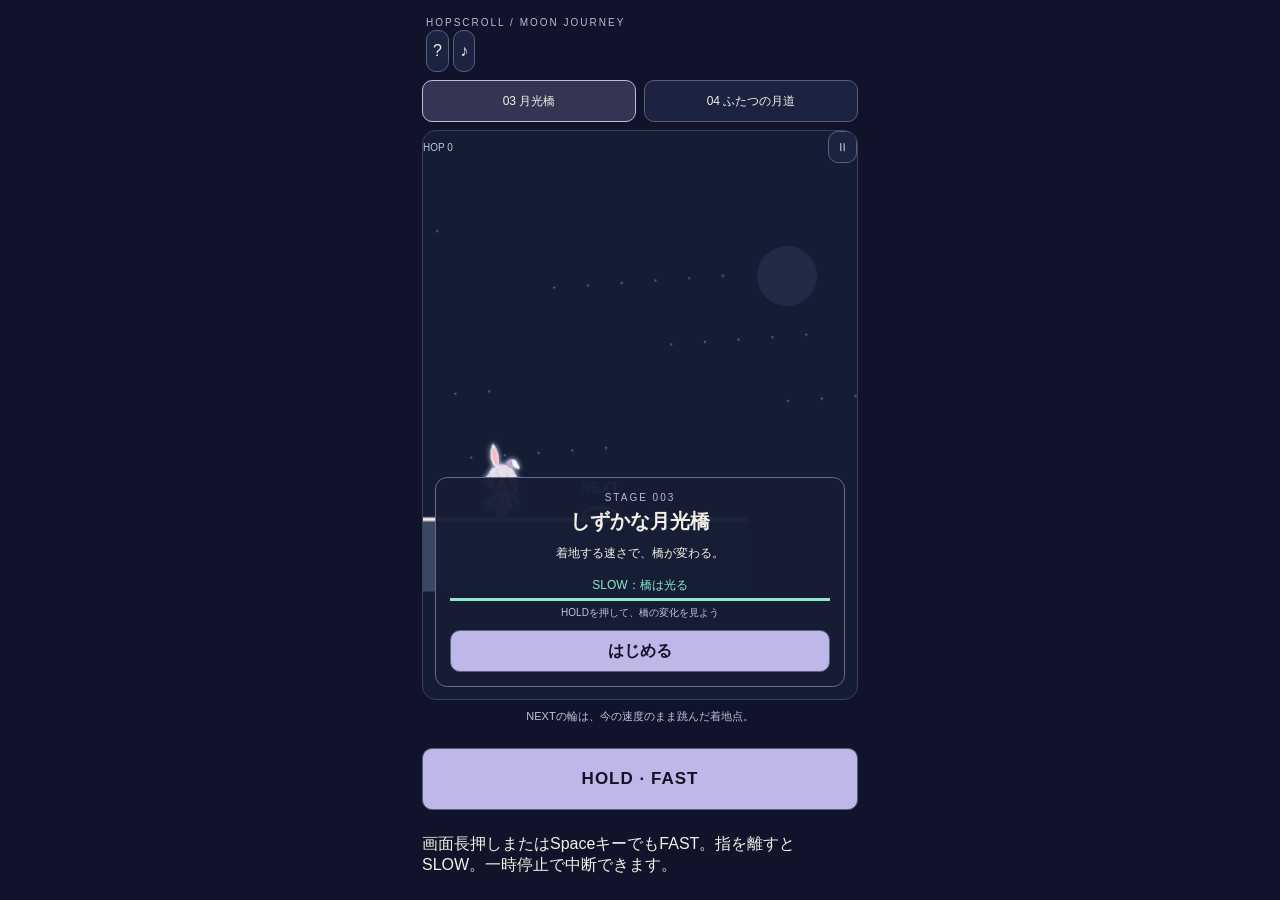
==== moon-journey.html @ e4e7924a "feat: integrate Michiru into playable Moon Journey bridge and fork" ====
<!doctype html>
<html lang="ja">
<head>
<meta charset="utf-8">
<meta name="viewport" content="width=device-width,initial-scale=1,viewport-fit=cover">
<title>HOPSCROLL · Moon Journey</title>
<link rel="stylesheet" href="moon-lab.css">
</head>
<body data-journey="true"><main>
<header class="topbar">
  <span class="brand">HOPSCROLL <span class="lab">/ MOON JOURNEY</span></span>
  <div class="utilities">
    <button id="help" class="icon-button" aria-label="遊び方" title="遊び方">?</button>
    <button id="mute" class="icon-button" aria-label="効果音のミュート" aria-pressed="false" title="効果音">♪</button>
  </div>
</header>
<nav class="stage-tabs" aria-label="ステージ">
  <button data-stage="0" aria-pressed="true"><span class="stage-number">03</span> 月光橋</button>
  <button data-stage="1" aria-pressed="false"><span class="stage-number">04</span> ふたつの月道</button>
</nav>
<div class="world">
  <div class="hud">
    <span id="progress">HOP 0</span>
    <span id="checkpoint" hidden>☾ 月印</span>
    <span id="bonus" hidden>● 団子</span>
    <button id="pause" class="icon-button" aria-label="一時停止" title="一時停止">Ⅱ</button>
  </div>
  <canvas id="world" width="360" height="420" aria-label="自動で跳ぶ月兎。白い足場へ着地。薄藤の橋は指を離して着地すると安全。緑の輪は安全な次の着地点、赤は危険。"></canvas>
  <section id="panel" aria-live="polite">
    <p id="eyebrow">STAGE 003</p>
    <h2 id="title">しずかな月光橋</h2>
    <p id="description"></p>
    <div id="demo">
      <span id="bridge-demo">SLOW：橋が光る・踏める</span>
      <small>HOLDを押して、橋の変化を見よう</small>
    </div>
    <div class="panel-actions">
      <button id="action">はじめる</button>
      <button id="restart" hidden>最初から</button>
    </div>
  </section>
</div>
<p id="hint" class="sr-only" aria-live="polite">NEXTは次に着地する場所。</p>
<button id="resume" hidden>▶ SLOWで再開</button>
<button id="hold" aria-label="押している間はFAST、離すとSLOW">
  <strong id="speed">HOLD → FAST</strong>
</button>
<p class="sr-only">画面長押しまたはSpaceキーでもFAST。指を離すとSLOW。一時停止で中断できます。</p>
</main><script type="module" src="src/moon-lab.mjs"></script></body>
</html>
---- moon-lab.css ----
:root{--night:#101329;--panel:#1b2340;--ink:#f4f0e7;--muted:#bdc5db;--moon:#bfb7e8;--safe:#8ee7cb;--danger:#ff9daf;--gold:#ffd879}*{box-sizing:border-box}body{margin:0;background:var(--night);color:var(--ink);font-family:"Yu Gothic UI","Hiragino Kaku Gothic ProN",sans-serif}main{height:100svh;min-height:570px;width:min(100%,460px);margin:auto;padding:12px 12px max(8px,env(safe-area-inset-bottom));display:flex;flex-direction:column;gap:8px}header{padding:0 4px}header span{font-size:10px;letter-spacing:2px;color:var(--moon)}h1{font-size:21px;font-weight:600;letter-spacing:.08em;margin:4px 0}nav{display:flex;gap:8px}button{font:inherit;cursor:pointer;color:var(--ink);border:1px solid #536080;border-radius:10px;background:var(--panel);min-height:42px}nav button{flex:1;font-size:12px}nav [aria-pressed=true]{border-color:var(--moon);background:#353452}button:focus-visible{outline:3px solid var(--gold);outline-offset:2px}.hud{display:flex;align-items:center;gap:10px;font-size:10px;color:var(--muted);white-space:nowrap}.hud button{margin-left:auto;min-height:32px;font-size:11px;padding:0 8px}.world{position:relative;flex:1;min-height:235px;background:#151d35;border-radius:14px;overflow:hidden;border:1px solid #35425c}canvas{display:block;width:100%;height:100%;object-fit:contain;touch-action:none}#panel{position:absolute;inset:auto 12px 12px;background:#151d35f5;border:1px solid #6a6991;border-radius:12px;padding:14px;text-align:center}#panel[hidden],button[hidden],#demo[hidden]{display:none}#eyebrow{font-size:10px;letter-spacing:2px;color:var(--moon);margin:0}h2{font-size:20px;margin:5px 0}#description{font-size:12px;line-height:1.7;margin:8px 0}#demo{display:grid;gap:5px;margin:10px 0}#bridge-demo{font-size:12px;color:var(--safe);border-bottom:3px solid var(--safe);padding:4px}#bridge-demo.fast{color:var(--danger);border-bottom:3px dashed var(--moon)}small{font-size:10px;color:var(--muted)}#action{display:block;width:100%;background:var(--moon);color:var(--night);font-weight:700}#restart{font-size:12px;width:100%;margin-top:6px}#hint{font-size:11px;line-height:1.5;min-height:32px;margin:0;color:var(--muted);text-align:center}#hold{background:var(--moon);color:var(--night);min-height:62px;touch-action:none;user-select:none;display:grid;align-content:center;gap:3px}#hold strong{font-size:17px;letter-spacing:1px}#hold span{font-size:11px}#hold.active{background:var(--gold)}footer{display:flex;align-items:center;justify-content:space-between;font-size:10px;color:var(--muted)}footer button{font-size:11px;min-height:32px;padding:0 12px}@media(max-height:650px){main{gap:5px;padding-top:7px}h1{font-size:18px}#panel{padding:10px}#description{margin:5px 0}#demo{margin:5px 0}}

#resume{background:var(--safe);color:var(--night);font-size:13px;flex-shrink:0}#resume[hidden]{display:none}
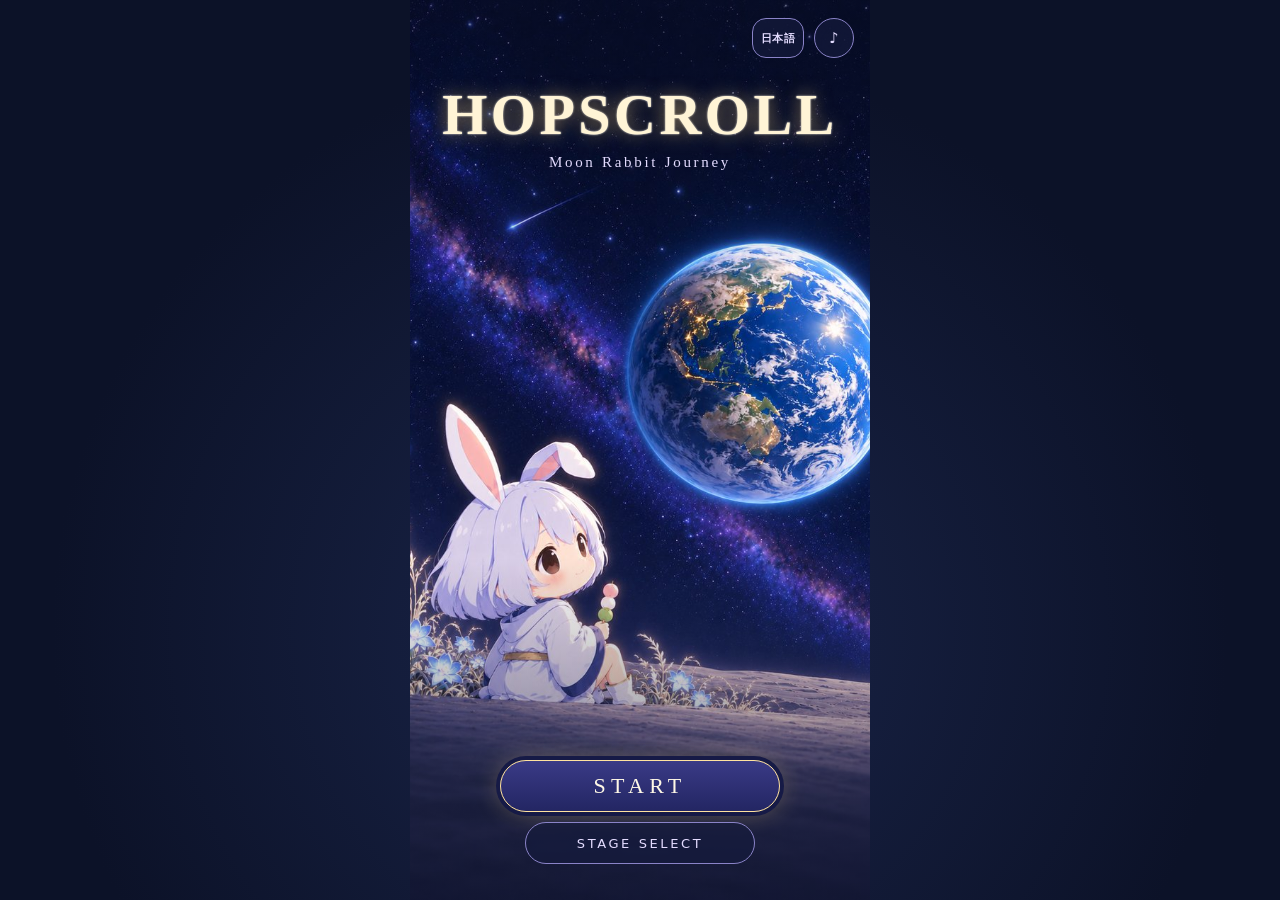
==== commit b23be870: "feat: Moon Journey v0.5 — starry visuals, title, JA/EN, meteor sea - Port the PR #7 star-rabbit sky " ====
--- a/moon-journey.html
+++ b/moon-journey.html
@@ -7,44 +7,46 @@
 <link rel="stylesheet" href="moon-lab.css">
 </head>
 <body data-journey="true"><main>
-<header class="topbar">
-  <span class="brand">HOPSCROLL <span class="lab">/ MOON JOURNEY</span></span>
-  <div class="utilities">
-    <button id="help" class="icon-button" aria-label="遊び方" title="遊び方">?</button>
-    <button id="mute" class="icon-button" aria-label="効果音のミュート" aria-pressed="false" title="効果音">♪</button>
-  </div>
+<h1 class="sr-only">HOPSCROLL Moon Journey</h1>
+<header class="journey-bar">
+  <button id="pause" class="icon-button" aria-label="一時停止">Ⅱ</button>
+  <nav class="stage-tabs route" aria-label="ステージ"></nav>
+  <button id="mute" class="icon-button" aria-label="効果音をミュート" aria-pressed="false">♪</button>
 </header>
-<nav class="stage-tabs" aria-label="ステージ">
-  <button data-stage="0" aria-pressed="true"><span class="stage-number">03</span> 月光橋</button>
-  <button data-stage="1" aria-pressed="false"><span class="stage-number">04</span> ふたつの月道</button>
-</nav>
 <div class="world">
   <div class="hud">
-    <span id="progress">HOP 0</span>
-    <span id="checkpoint" hidden>☾ 月印</span>
-    <span id="bonus" hidden>● 団子</span>
-    <button id="pause" class="icon-button" aria-label="一時停止" title="一時停止">Ⅱ</button>
+    <span id="progress" class="sr-only">HOP 0</span>
+    <span id="checkpoint" hidden></span>
+    <span id="bonus" hidden></span>
   </div>
-  <canvas id="world" width="360" height="420" aria-label="自動で跳ぶ月兎。白い足場へ着地。薄藤の橋は指を離して着地すると安全。緑の輪は安全な次の着地点、赤は危険。"></canvas>
+  <canvas id="world" width="360" height="420" aria-label="自動で跳ぶ月兎。白い足場へ着地。薄藤の橋は指を離して着地すると安全。輪は次の着地点、赤は危険。"></canvas>
+  <p id="touch-cue" aria-hidden="true"><b>画面を押す → FAST</b><b>離す → SLOW</b></p>
+  <button id="hold" aria-label="押している間はFAST、離すとSLOW。画面のどこを押してもよい"><svg class="bunny" viewBox="0 0 32 32" aria-hidden="true"><path d="M11 3c2.5 0 3.5 4 3.6 9.2A8 8 0 0 1 17.4 12c.4-5 1.6-9 4-9 2.6 0 2.6 5.3 1 10.1A8.5 8.5 0 1 1 9.6 13C8 8.3 8.4 3 11 3z"/></svg><strong>HOLD</strong><small>FAST</small></button>
   <section id="panel" aria-live="polite">
-    <p id="eyebrow">STAGE 003</p>
-    <h2 id="title">しずかな月光橋</h2>
+    <button id="home" class="icon-button" aria-label="タイトルへ">⌂</button>
+    <div class="panel-tools"><button id="lang" class="icon-button lang-button" aria-label="Switch to English">EN</button><button id="help" class="icon-button" aria-label="遊び方">?</button></div>
+    <h2 id="title">月の庭</h2>
     <p id="description"></p>
-    <div id="demo">
-      <span id="bridge-demo">SLOW：橋が光る・踏める</span>
-      <small>HOLDを押して、橋の変化を見よう</small>
-    </div>
     <div class="panel-actions">
       <button id="action">はじめる</button>
       <button id="restart" hidden>最初から</button>
     </div>
   </section>
 </div>
-<p id="hint" class="sr-only" aria-live="polite">NEXTは次に着地する場所。</p>
-<button id="resume" hidden>▶ SLOWで再開</button>
-<button id="hold" aria-label="押している間はFAST、離すとSLOW">
-  <strong id="speed">HOLD → FAST</strong>
-</button>
-<p class="sr-only">画面長押しまたはSpaceキーでもFAST。指を離すとSLOW。一時停止で中断できます。</p>
+<p id="hint" class="sr-only" aria-live="polite"></p>
+<button id="resume" hidden>▶ つづける</button>
+<section id="title-screen" aria-labelledby="title-logo">
+  <canvas id="title-art" aria-hidden="true"></canvas>
+  <img id="title-img" src="assets/img/title-earthwatch.jpg" alt="" decoding="async">
+  <div class="title-logo" id="title-logo"><span class="logo">HOPSCROLL</span><span class="logo-sub" id="title-sub">Moon Rabbit Journey</span></div>
+  <div class="title-actions">
+    <button id="title-start">START</button>
+    <button id="title-select">STAGE SELECT</button>
+  </div>
+  <div class="title-tools">
+    <button id="title-lang" class="icon-button lang-button" aria-label="Switch to English">EN</button>
+    <button id="title-mute" class="icon-button" aria-label="効果音をミュート" aria-pressed="false">♪</button>
+  </div>
+</section>
 </main><script type="module" src="src/moon-lab.mjs"></script></body>
 </html>
--- a/moon-lab.css
+++ b/moon-lab.css
@@ -1,3 +1,211 @@
-:root{--night:#101329;--panel:#1b2340;--ink:#f4f0e7;--muted:#bdc5db;--moon:#bfb7e8;--safe:#8ee7cb;--danger:#ff9daf;--gold:#ffd879}*{box-sizing:border-box}body{margin:0;background:var(--night);color:var(--ink);font-family:"Yu Gothic UI","Hiragino Kaku Gothic ProN",sans-serif}main{height:100svh;min-height:570px;width:min(100%,460px);margin:auto;padding:12px 12px max(8px,env(safe-area-inset-bottom));display:flex;flex-direction:column;gap:8px}header{padding:0 4px}header span{font-size:10px;letter-spacing:2px;color:var(--moon)}h1{font-size:21px;font-weight:600;letter-spacing:.08em;margin:4px 0}nav{display:flex;gap:8px}button{font:inherit;cursor:pointer;color:var(--ink);border:1px solid #536080;border-radius:10px;background:var(--panel);min-height:42px}nav button{flex:1;font-size:12px}nav [aria-pressed=true]{border-color:var(--moon);background:#353452}button:focus-visible{outline:3px solid var(--gold);outline-offset:2px}.hud{display:flex;align-items:center;gap:10px;font-size:10px;color:var(--muted);white-space:nowrap}.hud button{margin-left:auto;min-height:32px;font-size:11px;padding:0 8px}.world{position:relative;flex:1;min-height:235px;background:#151d35;border-radius:14px;overflow:hidden;border:1px solid #35425c}canvas{display:block;width:100%;height:100%;object-fit:contain;touch-action:none}#panel{position:absolute;inset:auto 12px 12px;background:#151d35f5;border:1px solid #6a6991;border-radius:12px;padding:14px;text-align:center}#panel[hidden],button[hidden],#demo[hidden]{display:none}#eyebrow{font-size:10px;letter-spacing:2px;color:var(--moon);margin:0}h2{font-size:20px;margin:5px 0}#description{font-size:12px;line-height:1.7;margin:8px 0}#demo{display:grid;gap:5px;margin:10px 0}#bridge-demo{font-size:12px;color:var(--safe);border-bottom:3px solid var(--safe);padding:4px}#bridge-demo.fast{color:var(--danger);border-bottom:3px dashed var(--moon)}small{font-size:10px;color:var(--muted)}#action{display:block;width:100%;background:var(--moon);color:var(--night);font-weight:700}#restart{font-size:12px;width:100%;margin-top:6px}#hint{font-size:11px;line-height:1.5;min-height:32px;margin:0;color:var(--muted);text-align:center}#hold{background:var(--moon);color:var(--night);min-height:62px;touch-action:none;user-select:none;display:grid;align-content:center;gap:3px}#hold strong{font-size:17px;letter-spacing:1px}#hold span{font-size:11px}#hold.active{background:var(--gold)}footer{display:flex;align-items:center;justify-content:space-between;font-size:10px;color:var(--muted)}footer button{font-size:11px;min-height:32px;padding:0 12px}@media(max-height:650px){main{gap:5px;padding-top:7px}h1{font-size:18px}#panel{padding:10px}#description{margin:5px 0}#demo{margin:5px 0}}
-
-#resume{background:var(--safe);color:var(--night);font-size:13px;flex-shrink:0}#resume[hidden]{display:none}
+:root{
+  --night:#0c1228;--panel:#192340;--ink:#f5f4ff;--muted:#aab5d0;
+  --moon:#c9bdf4;--safe:#92efd5;--danger:#ffabbc;--gold:#ffdb83;
+}
+*{box-sizing:border-box}
+html,body{width:100%;height:100%}
+body{margin:0;background:radial-gradient(ellipse at 50% 70%,#1a254a 0%,#0c1228 65%);
+  color:var(--ink);font-family:"Yu Gothic UI","Hiragino Kaku Gothic ProN",system-ui,sans-serif}
+main{height:100svh;min-height:560px;width:min(100%,460px);margin:auto;
+  display:flex;flex-direction:column;gap:8px;
+  padding:9px 12px max(10px,env(safe-area-inset-bottom))}
+button{font:inherit;cursor:pointer;color:var(--ink);
+  background:var(--panel);border:1px solid #4f5d82;border-radius:12px}
+button[hidden],[hidden]{display:none!important}
+button:focus-visible{outline:3px solid var(--gold);outline-offset:2px}
+.topbar{height:30px;display:flex;align-items:center;justify-content:space-between;flex-shrink:0;
+  padding:0 2px}
+.brand{font-size:10px;font-weight:800;letter-spacing:.2em;color:#d8d6ff}
+.lab{font-weight:500;letter-spacing:.12em;color:#8c97b9}
+.utilities{display:flex;align-items:center;gap:8px}
+.icon-button{width:32px;height:30px;min-height:30px;padding:0;display:grid;place-items:center;
+  font-size:15px;background:transparent;border-color:#394463;color:#c3cbe9}
+.stage-tabs{display:flex;gap:6px;flex-shrink:0}
+.stage-tabs button{flex:1;min-width:0;min-height:39px;padding:6px 8px;font-size:13px;font-weight:650;
+  color:#bbc4e2;background:#121a33}
+.stage-tabs button[aria-pressed=true]{border-color:#c9bdf4;background:#34345d;color:#fff}
+.stage-number{font-size:11px;letter-spacing:.06em;color:#a59ed3;margin-right:5px}
+.world{position:relative;flex:1;min-height:225px;overflow:hidden;
+  border-radius:16px;border:1px solid #344160;
+  background:linear-gradient(180deg,#111c36 0%,#172540 72%,#10192f 100%)}
+canvas{width:100%;height:100%;display:block;object-fit:contain;touch-action:none}
+.hud{position:absolute;z-index:2;top:7px;left:10px;right:10px;
+  display:flex;align-items:center;gap:8px;pointer-events:none;
+  color:#e3e9ff;font-size:11px;font-weight:650}
+.hud span{background:rgba(14,24,48,.75);border-radius:7px;padding:5px 7px;
+  box-shadow:0 1px 10px #070d2020}
+.hud #progress{font-variant-numeric:tabular-nums;font-weight:800;letter-spacing:.045em}
+.hud #checkpoint{color:var(--safe)}
+.hud #bonus{color:var(--gold)}
+.hud #pause{margin-left:auto;pointer-events:auto;background:rgba(14,24,48,.7);
+  border:1px solid #4b5a7e;font-weight:800;font-size:13px}
+#panel{position:absolute;z-index:3;left:11px;right:11px;top:48px;bottom:auto;
+  max-height:calc(100% - 56px);overflow-y:auto;
+  background:rgba(17,24,46,.95);border:1px solid #6b719c;
+  border-radius:14px;padding:11px 13px 12px;text-align:left;
+  box-shadow:0 9px 25px rgba(2,7,21,.2)}
+#panel[hidden],#demo[hidden]{display:none!important}
+#eyebrow{font-size:9px;font-weight:800;letter-spacing:.16em;color:#aca4e2;margin:0}
+h2{font-size:17px;font-weight:750;line-height:1.3;margin:3px 0}
+#description{font-size:12px;line-height:1.4;margin:4px 0 8px;color:#d2d8f2}
+#description:empty{display:none}
+#demo{display:flex;align-items:center;justify-content:space-between;gap:8px;
+  margin:4px 0 8px;font-size:11px}
+#bridge-demo{color:var(--safe);border-bottom:2px solid var(--safe);padding-bottom:4px;
+  font-weight:700;white-space:nowrap}
+#bridge-demo.fast{color:var(--danger);border-bottom:2px dashed var(--danger)}
+#demo small{font-size:10px;color:#9caccd;text-align:right}
+.panel-actions{display:flex;align-items:center;gap:9px}
+#action{flex:1;min-height:40px;background:var(--moon);color:#13162c;
+  font-size:13px;font-weight:800;border-color:var(--moon)}
+#restart{padding:0 12px;min-height:40px;flex-shrink:0;background:transparent;
+  color:#cbd0ed;border-color:#586586;font-size:12px}
+#hold{flex-shrink:0;min-height:66px;touch-action:none;user-select:none;-webkit-user-select:none;
+  border:1px solid #e0d7fa;background:linear-gradient(180deg,#d6c9ff,#b7aaed);
+  color:#13172c;border-radius:14px;
+  display:flex;align-items:center;justify-content:center;
+  box-shadow:0 3px 0 #776aaf}
+#hold strong{font-weight:850;letter-spacing:.11em;font-size:19px}
+#hold.active{background:linear-gradient(180deg,#ffe9ad,#ffd27b);border-color:#ffedba;
+  box-shadow:0 3px 0 #a47a33}
+#resume{flex-shrink:0;min-height:42px;border:1px solid #c0fce3;
+  background:var(--safe);color:#102239;font-weight:800;font-size:13px}
+.sr-only{position:absolute!important;width:1px;height:1px;padding:0;margin:-1px;
+  overflow:hidden;clip:rect(0,0,0,0);white-space:nowrap;border:0}
+@media(max-height:650px){
+ main{gap:6px;padding-top:5px;padding-bottom:max(6px,env(safe-area-inset-bottom))}
+ .topbar{height:26px}.stage-tabs button{min-height:36px}
+ #panel{top:42px;padding:9px 11px}
+ #hold{min-height:62px}
+}
+@media(prefers-reduced-motion:reduce){*{transition:none!important;animation:none!important}}
+
+/* Journey: the route bar is the stage select, progress and result record at once,
+   so the screen needs no stage names, HOP counter or GOAL caption. */
+[data-journey] main{gap:10px}
+[data-journey] button{-webkit-tap-highlight-color:transparent}
+.journey-bar{height:40px;display:flex;align-items:center;gap:6px;flex-shrink:0}
+.journey-bar .icon-button{width:36px;height:36px;border-radius:50%;background:rgba(20,28,56,.6);border-color:#3d4870}
+#pause:disabled{opacity:.35;cursor:default}
+.route{flex:1;min-width:0;display:flex;align-items:center;gap:0}
+.route button.stop,.route button.stop[aria-pressed]{flex:0 0 30px;height:36px;min-height:36px;padding:0;border:0;background:none;display:grid;place-items:center}
+.route .stop::before{content:"";width:9px;height:9px;border-radius:50%;background:#2c3660;
+  box-shadow:inset 0 0 0 1.5px #7d88b8;transition:transform .2s}
+.route .stop.clear::before{background:var(--gold);box-shadow:none}
+.route .stop.full::before{background:var(--gold);box-shadow:0 0 0 2.5px #0c1228,0 0 0 4px var(--gold)}
+.route .stop[aria-pressed=true]::before{transform:scale(1.55);background:var(--moon);
+  box-shadow:0 0 10px 2px #b9a8ff99}
+.route .stop[aria-pressed=true].clear::before{background:var(--gold)}
+.route .leg{flex:1;min-width:6px;height:2px;border-radius:1px;background:#333e68;position:relative}
+.route .leg b{position:absolute;inset:0 auto 0 0;width:calc(var(--p,0)*100%);border-radius:1px;
+  background:linear-gradient(90deg,#b9a8ff,#f4f0ff)}
+.route .leg.done b{width:100%;background:var(--gold)}
+.route .leg.here b::after{content:"";position:absolute;right:-4px;top:-3px;width:8px;height:8px;border-radius:50%;
+  background:#fff;box-shadow:0 0 8px 2px #d7ccff}
+.route .goal{flex:0 0 18px;height:18px;border-radius:50%;margin-left:3px;
+  background:radial-gradient(circle at 65% 40%,#0c1228 0 46%,transparent 47%),#e8dcff;opacity:.55}
+.route .goal.clear{background:#ffe7a6;opacity:1;box-shadow:0 0 10px #ffd87988}
+[data-journey] .hud{top:10px;left:12px;gap:6px}
+[data-journey] .hud span{width:26px;height:26px;padding:0;border-radius:50%;display:grid;place-items:center;font-size:14px}
+[data-journey] .hud #checkpoint.used{opacity:.55}
+[data-journey] .hud #bonus::before{content:"";width:5px;height:15px;border-radius:3px;
+  background:linear-gradient(#f4f0e7 0 30%,transparent 30% 35%,#e5becd 35% 65%,transparent 65% 70%,#a9d8ba 70%)}
+[data-journey] #panel{top:14px;left:14px;right:14px;padding:16px 16px 14px;text-align:center;
+  background:linear-gradient(180deg,rgba(32,38,78,.94),rgba(18,24,50,.94));
+  border:1px solid #8a83c8;border-radius:18px;
+  box-shadow:0 0 0 1px #2a2f5c inset,0 10px 30px rgba(2,7,21,.45),0 0 24px #9b8cf022}
+[data-journey] #help{position:absolute;top:8px;right:8px;width:28px;height:28px;min-height:28px;
+  border-radius:50%;font-size:13px;border-color:#4a5582;color:#aab3d8}
+[data-journey] h2{font-family:"Yu Mincho","Hiragino Mincho ProN","Noto Serif JP",serif;
+  font-size:22px;font-weight:700;letter-spacing:.08em;margin:2px 26px 0;color:#fbf7ff;
+  text-shadow:0 0 14px #b9a8ff66}
+[data-journey] #description{font-size:12.5px;color:#c8cde8;margin:6px 0 12px}
+[data-journey] #description:empty{display:block;height:4px;margin:0 0 8px}
+[data-journey] #action{min-height:44px;border-radius:22px;font-size:14px;letter-spacing:.08em;
+  background:linear-gradient(180deg,#e2d8ff,#bfb1f3);box-shadow:0 0 16px #b9a8ff55}
+[data-journey] #restart{min-height:44px;border-radius:22px}
+[data-journey] #resume{border-radius:22px}
+/* The whole board is the button; this small chip only mirrors FAST/SLOW, low in the void under the lane. */
+[data-journey] .world{border:0;border-radius:18px;background:#0a1230}
+[data-journey] #hold{position:absolute;z-index:2;right:12px;bottom:12px;min-height:0;width:52px;height:30px;
+  border-radius:15px;padding:0;background:rgba(20,26,60,.55);color:#b9b2e8;border:1px solid #4a4f86;box-shadow:none}
+[data-journey] #hold.active{background:rgba(255,216,121,.85);color:#2a1d08;border-color:#fff0c2;box-shadow:0 0 14px #ffd87966}
+[data-journey] .chevrons{justify-content:center}
+[data-journey] .chevrons i{width:7px;height:7px;border-width:2px 2px 0 0}
+#touch-cue{position:absolute;z-index:2;left:0;right:0;bottom:16%;margin:0;display:flex;flex-direction:column;align-items:center;gap:4px;
+  pointer-events:none;color:#efeaff;font-size:14px;font-weight:700;letter-spacing:.06em;text-shadow:0 0 10px #7d6be0;
+  opacity:0;transition:opacity .5s}
+#touch-cue b:last-child{font-size:12px;font-weight:600;color:#c8c2ee}
+#touch-cue.shown{opacity:1;animation:cue 1.8s ease-in-out infinite}
+@keyframes cue{50%{transform:translateY(-3px)}}
+.chevrons{display:flex;gap:2px}
+.chevrons i{width:9px;height:9px;border:solid currentColor;border-width:2.5px 2.5px 0 0;transform:rotate(45deg);opacity:.35}
+#hold.active .chevrons i{opacity:1;animation:dash .5s linear infinite}
+#hold.active .chevrons i:nth-child(2){animation-delay:.1s}
+#hold.active .chevrons i:nth-child(3){animation-delay:.2s}
+@keyframes dash{0%,100%{opacity:.35}50%{opacity:1}}
+.ready-invite #hold:not(.active){animation:invite 1.6s ease-in-out infinite}
+@keyframes invite{50%{box-shadow:0 0 16px #b9a8ffaa;border-color:#b9a8ff}}
+@media(max-height:650px){[data-journey] #panel{padding:12px 14px 12px}}
+
+/* v0.4: cards sit low, in the night under the lane, where the thumb already is. */
+[data-journey] #panel{top:auto;bottom:12px;max-height:calc(36% - 16px)}
+[data-journey] #home{position:absolute;top:8px;left:8px;width:28px;height:28px;min-height:28px;border-radius:50%;font-size:14px;border-color:#4a5582;color:#aab3d8}
+[data-journey] .panel-tools{position:absolute;top:8px;right:8px;display:flex;gap:6px}
+[data-journey] .panel-tools #help{position:static}
+.lang-button{width:auto!important;min-width:28px;padding:0 8px!important;border-radius:14px!important;font-size:11px!important;font-weight:700;letter-spacing:.04em}
+[data-journey] .panel-tools .icon-button{height:28px;min-height:28px}
+[data-journey] h2{margin:2px 64px 0}
+/* Stage 001 practice: bigger, and it lights up gold while the finger is down. */
+#touch-cue.drill{bottom:auto;top:12%;font-size:18px}
+#touch-cue.drill b:last-child{font-size:13px}
+#touch-cue.drill.fast b:first-child{color:#ffe9a8;text-shadow:0 0 14px #ffd879}
+.route .stop.dango::after{content:"";position:absolute;width:5px;height:5px;border-radius:50%;background:#f6b8c8;
+  transform:translate(9px,9px);box-shadow:0 0 6px #f6b8c8}
+.route .stop{position:relative}
+/* Title screen */
+#title-screen{position:fixed;inset:0;z-index:20;display:flex;flex-direction:column;align-items:center;
+  width:min(100%,460px);margin:auto;background:#0a1230;overflow:hidden}
+#title-art{position:absolute;inset:0;width:100%;height:100%}
+.title-logo{position:relative;margin-top:max(9svh,40px);display:flex;flex-direction:column;align-items:center;gap:6px;text-align:center}
+.title-logo .logo{font-family:"Yu Mincho","Hiragino Mincho ProN","Noto Serif JP",Georgia,serif;font-size:clamp(40px,13vw,58px);
+  font-weight:700;letter-spacing:.06em;color:#fff4d6;text-shadow:0 0 18px #ffd87988,0 0 2px #fff}
+.title-logo .logo-sub{font-family:Georgia,"Yu Mincho",serif;font-size:15px;letter-spacing:.18em;color:#e4dcff}
+.title-actions{position:absolute;left:0;right:0;bottom:max(15svh,96px);display:flex;flex-direction:column;align-items:center;gap:12px}
+#title-start{width:min(72%,280px);min-height:56px;border-radius:28px;font-family:Georgia,"Yu Mincho",serif;font-size:22px;letter-spacing:.24em;
+  color:#fff8e6;background:linear-gradient(180deg,#3a3a86,#232663);border:1.5px solid #ffe2a0;box-shadow:0 0 0 4px #161a46,0 0 26px #ffd87955}
+#title-select{width:min(60%,230px);min-height:42px;border-radius:21px;font-size:13px;letter-spacing:.2em;color:#e4dcff;
+  background:rgba(20,26,60,.7);border:1px solid #8a83c8}
+.title-tools{position:absolute;right:16px;bottom:max(4svh,18px);display:flex;gap:10px}
+.title-tools .icon-button{width:40px;height:40px;border-radius:50%;background:rgba(20,26,60,.7);border-color:#8a83c8;color:#e4dcff}
+.title-tools .lang-button{height:40px}
+/* Card tools ride a thin top row so the title gets the full width. */
+[data-journey] #panel{padding-top:38px}
+[data-journey] h2{margin:0 4px;font-size:21px}
+
+/* v0.5: a real FAST button again, centred in the night under the lane; the board still works too. */
+[data-journey] #hold{left:50%;right:auto;bottom:max(16px,3%);transform:translateX(-50%);width:92px;height:92px;border-radius:50%;
+  display:flex;flex-direction:column;align-items:center;justify-content:center;gap:0;
+  background:radial-gradient(circle at 50% 35%,rgba(70,66,140,.85),rgba(22,26,66,.9) 70%);color:#efeaff;
+  border:2px solid #a99cf0;box-shadow:0 0 0 5px rgba(20,24,60,.6),0 0 24px #9b8cf055}
+[data-journey] #hold .bunny{width:24px;height:24px;fill:currentColor;margin-bottom:1px}
+[data-journey] #hold strong{font-size:16px;font-weight:800;letter-spacing:.14em;line-height:1.1}
+[data-journey] #hold small{font-size:9px;letter-spacing:.24em;opacity:.8}
+[data-journey] #hold.active{background:radial-gradient(circle at 50% 35%,#fff1c4,#ffd27b 75%);color:#2a1d08;border-color:#fff0c2;
+  box-shadow:0 0 0 5px rgba(58,44,18,.6),0 0 34px #ffd879aa;transform:translateX(-50%) scale(.95)}
+#touch-cue:not(.drill){bottom:calc(max(16px,3%) + 104px)}
+/* Six stops still fit beside Ⅱ and ♪ at 320px. */
+.route button.stop,.route button.stop[aria-pressed]{flex-basis:26px}
+.route .leg{min-width:4px}
+
+/* Title key art (Michiru watching the Earth from the Moon); the code-drawn scene stays as fallback. */
+#title-img{position:absolute;inset:0;width:100%;height:100%;object-fit:cover;object-position:50% 60%;opacity:0;transition:opacity .4s}
+#title-screen.has-art #title-img{opacity:1}
+#title-screen.has-art #title-art{visibility:hidden}
+#title-screen::after{content:"";position:absolute;inset:0;pointer-events:none;
+  background:linear-gradient(180deg,rgba(8,12,36,.55) 0%,rgba(8,12,36,0) 30%,rgba(8,12,36,0) 62%,rgba(8,12,36,.7) 100%)}
+#title-screen>.title-logo,#title-screen>.title-actions,#title-screen>.title-tools{z-index:1}
+/* With key art, keep Michiru's face clear: buttons sit low, tools move to the top corner. */
+#title-screen.has-art .title-actions{bottom:max(4svh,22px);gap:10px}
+#title-screen.has-art #title-start{min-height:52px}
+#title-screen.has-art .title-tools{top:max(2svh,12px);bottom:auto}
